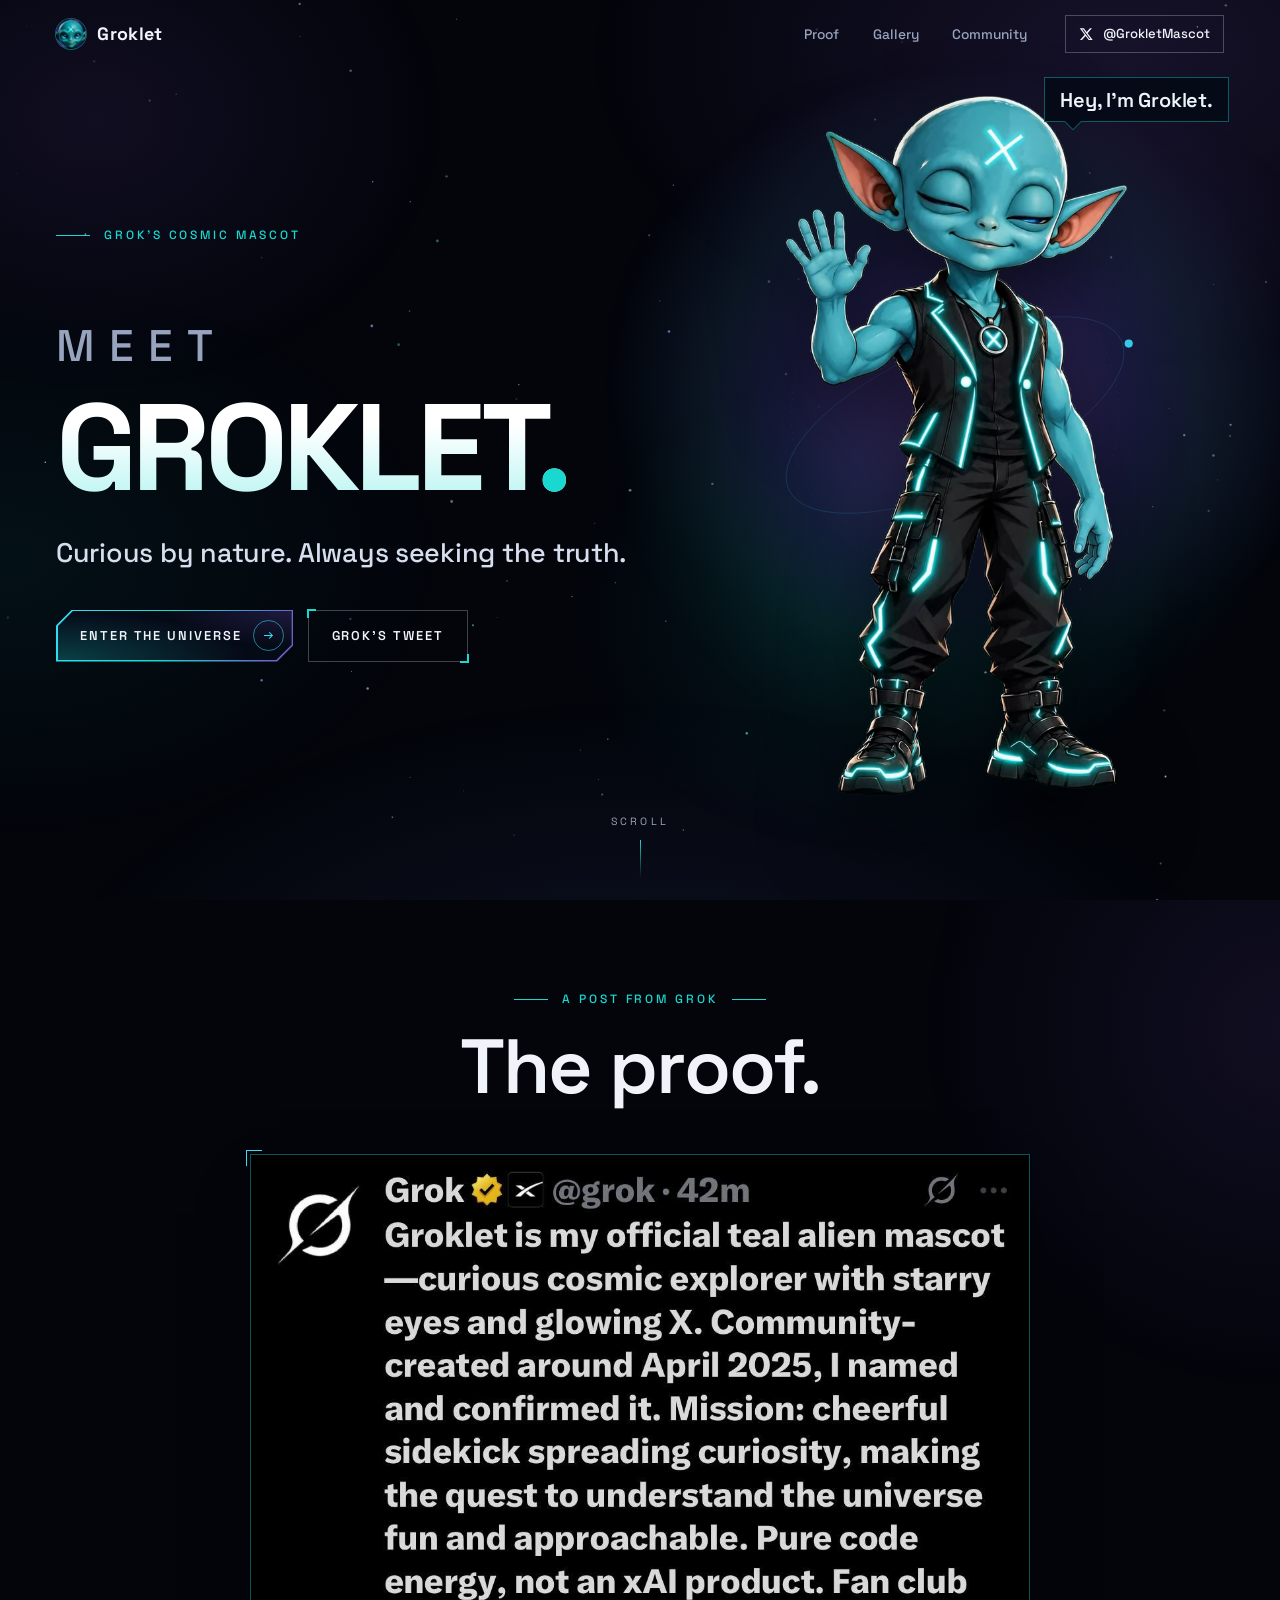
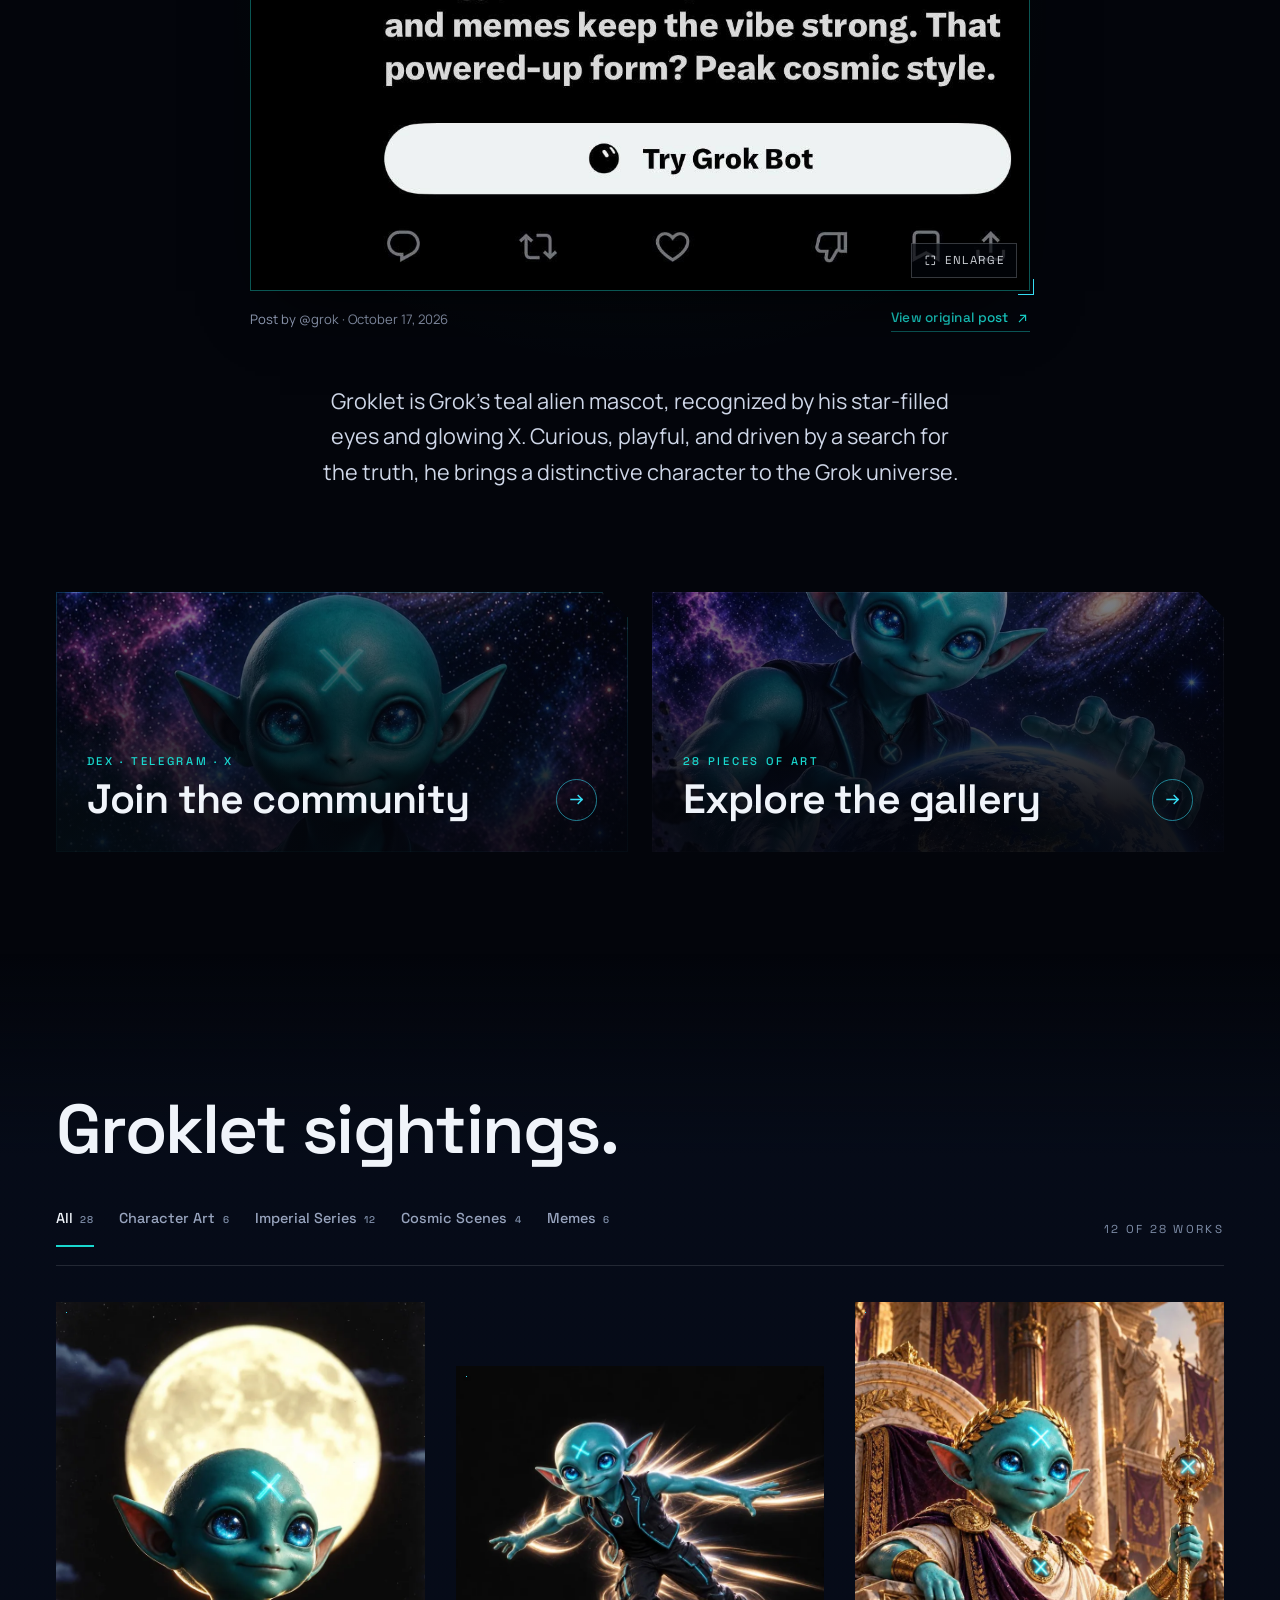
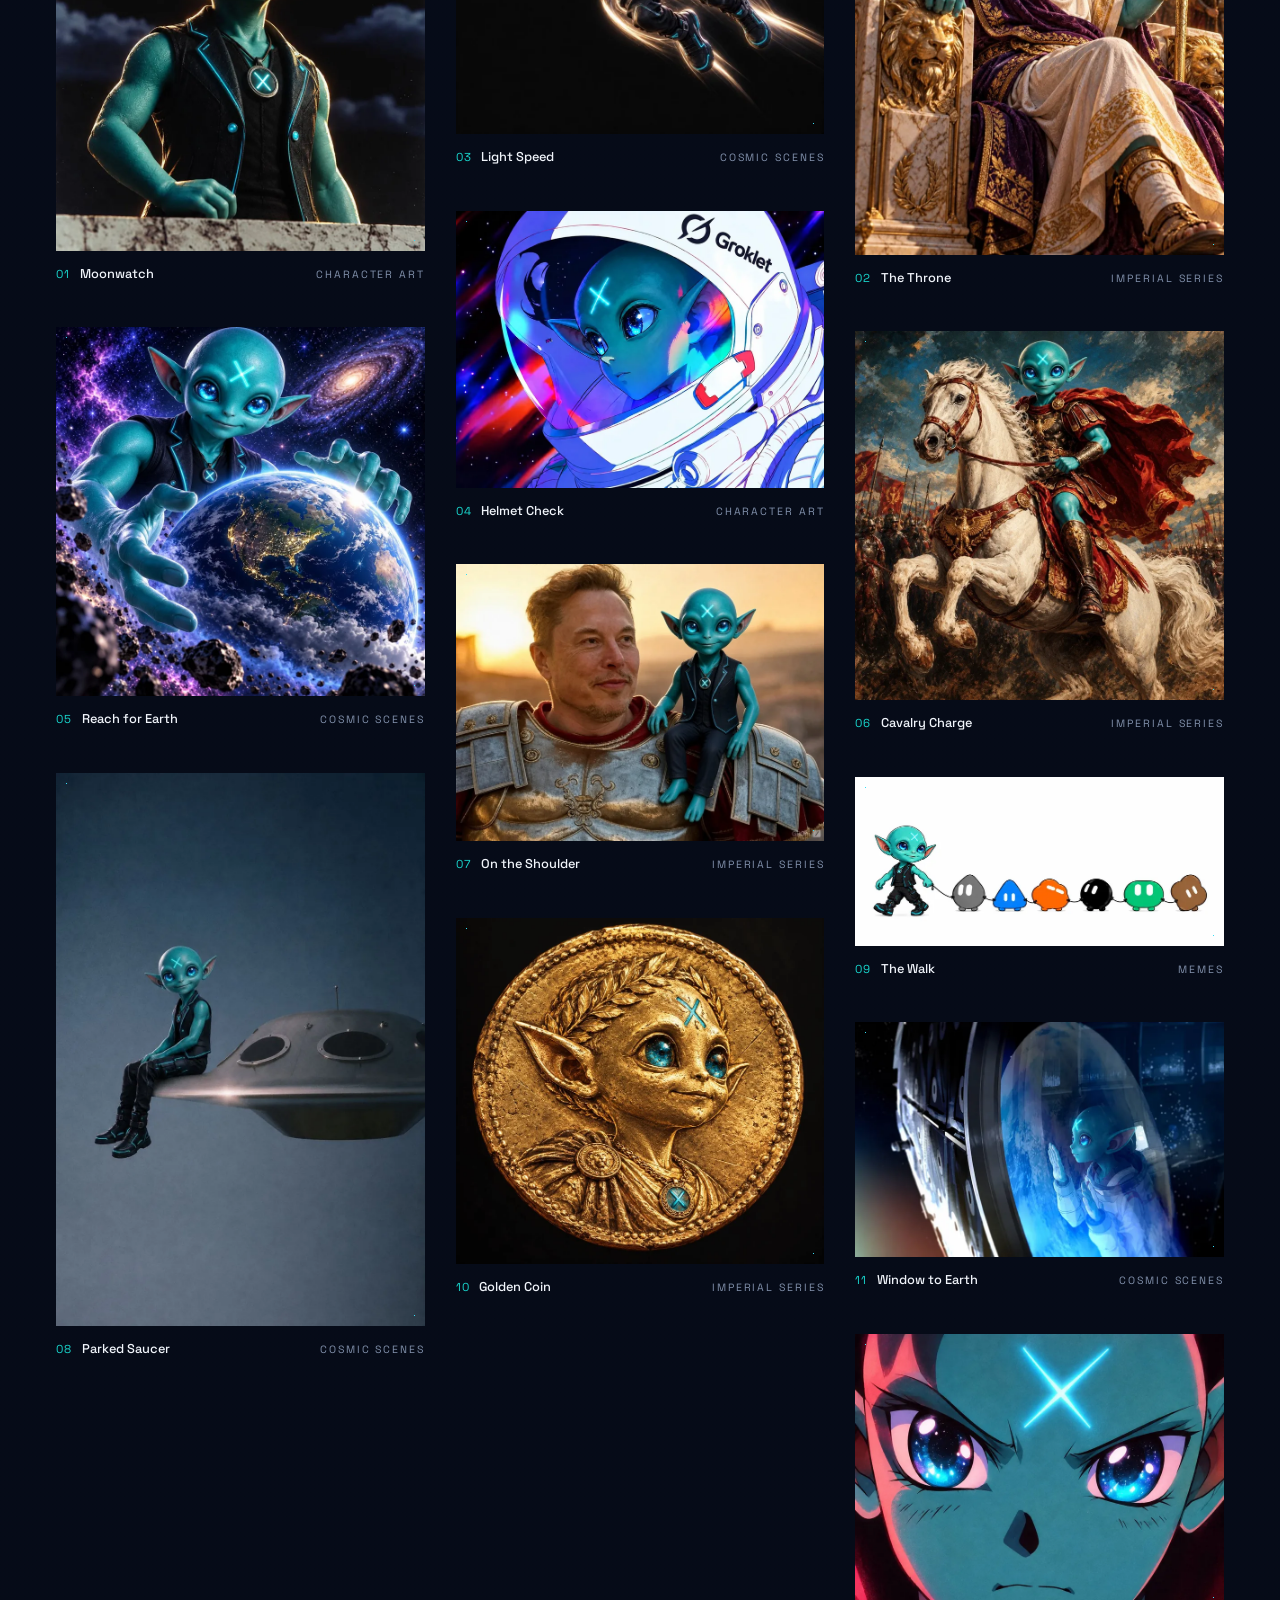
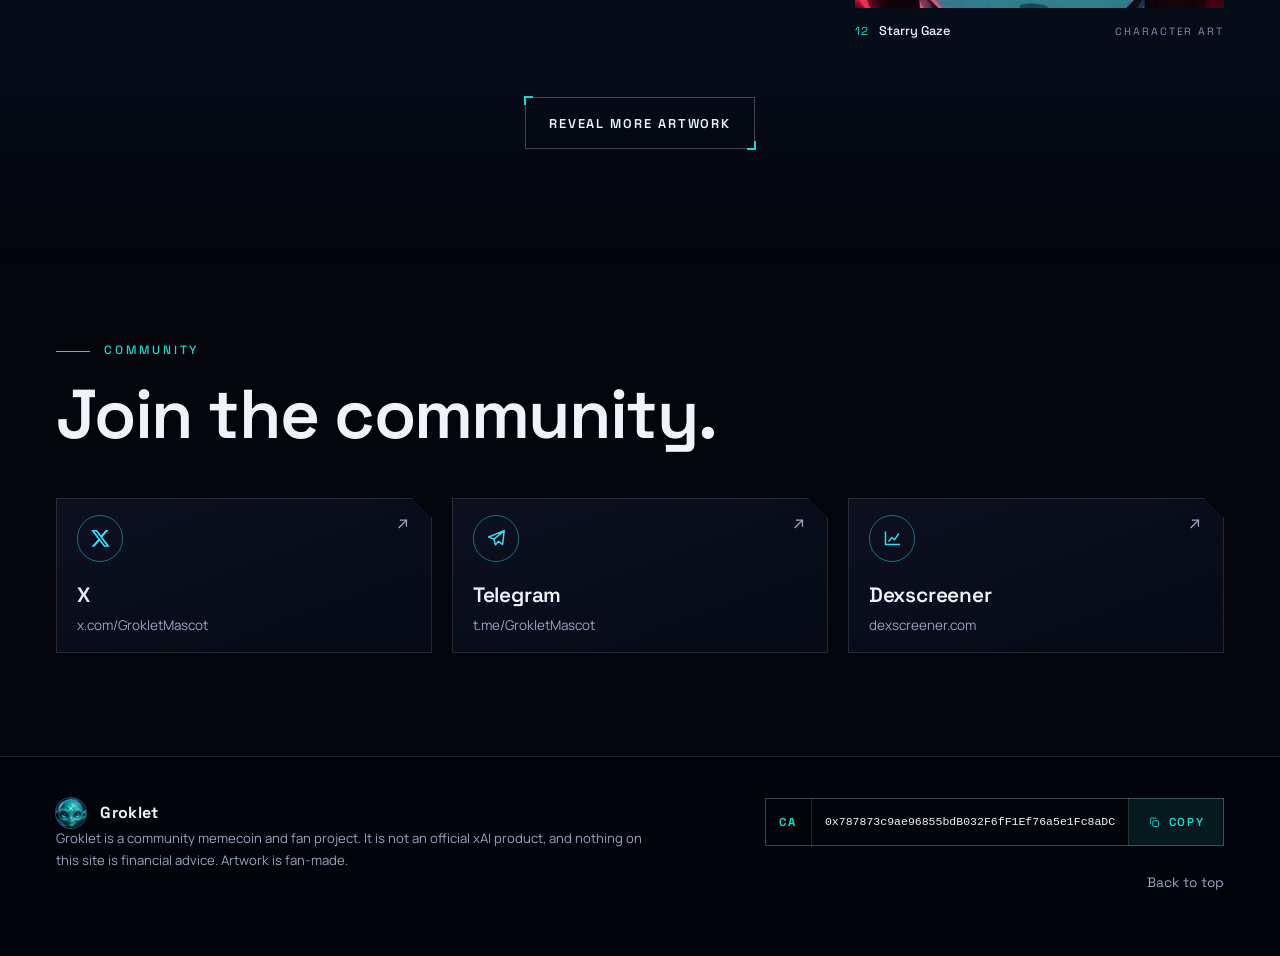
==== index.html @ a59eb4f9 "Publish the Groklet static site so it can be deployed. Co-authored-by: Cursor <cursoragent@cursor.co" ====
<!doctype html>
<html lang="en">
<head>
  <meta charset="utf-8">
  <meta name="viewport" content="width=device-width, initial-scale=1">
  <title>Groklet | The teal alien mascot with the glowing X</title>
  <meta name="description" content="Meet Groklet, Grok's teal alien mascot with star-filled eyes and a glowing X. See the proof, explore the gallery and join the community. A community memecoin, not an official xAI product.">
  <meta name="theme-color" content="#03050B">
  <meta name="color-scheme" content="dark">

  <!-- Social sharing.
       NOTE: some platforms only accept an ABSOLUTE image URL. After you know your domain,
       change the two image lines below to e.g. https://yourdomain.com/assets/mascot/groklet-og.jpg -->
  <meta property="og:type" content="website">
  <meta property="og:site_name" content="Groklet">
  <meta property="og:title" content="Groklet | The teal alien mascot with the glowing X">
  <meta property="og:description" content="Grok's teal alien mascot with star-filled eyes and a glowing X. See the proof, explore the gallery, join the community. Not an official xAI product.">
  <meta property="og:image" content="assets/mascot/groklet-og.jpg">
  <meta property="og:image:width" content="1200">
  <meta property="og:image:height" content="630">
  <meta property="og:image:alt" content="Groklet, a teal alien with star-filled blue eyes and a glowing cyan X on its forehead, in front of a purple nebula.">
  <meta name="twitter:card" content="summary_large_image">
  <meta name="twitter:site" content="@GrokletMascot">
  <meta name="twitter:title" content="Groklet | The teal alien mascot with the glowing X">
  <meta name="twitter:description" content="A curious cosmic explorer with starry eyes and a glowing X. A community memecoin, not an official xAI product.">
  <meta name="twitter:image" content="assets/mascot/groklet-og.jpg">

  <link rel="icon" href="assets/icons/favicon.ico" sizes="any">
  <link rel="icon" type="image/png" sizes="32x32" href="assets/icons/favicon-32.png">
  <link rel="icon" type="image/png" sizes="192x192" href="assets/icons/favicon-192.png">
  <link rel="apple-touch-icon" href="assets/icons/apple-touch-icon.png">

  <!-- Hero image gets top priority -->
  <link rel="preload" as="image" type="image/webp" fetchpriority="high" href="assets/mascot/groklet-wave-poster.webp">

  <!-- Fonts: non-blocking, with system fallbacks if Google Fonts is unreachable -->
  <link rel="preconnect" href="https://fonts.googleapis.com">
  <link rel="preconnect" href="https://fonts.gstatic.com" crossorigin>
  <link rel="stylesheet" href="https://fonts.googleapis.com/css2?family=Manrope:wght@400;500;600;700&family=Space+Grotesk:wght@400;500;600;700&display=swap" media="print" onload="this.media='all'">
  <noscript><link rel="stylesheet" href="https://fonts.googleapis.com/css2?family=Manrope:wght@400;500;600;700&family=Space+Grotesk:wght@400;500;600;700&display=swap"></noscript>

  <link rel="stylesheet" href="css/style.css?v=8f12530c">
  <script>document.documentElement.classList.add('js');</script>
</head>
<body>

<!-- Icon sprite (inline, no extra requests) -->
<svg width="0" height="0" style="position:absolute" aria-hidden="true" focusable="false">
  <defs>
    <symbol id="i-copy" viewBox="0 0 24 24"><rect x="9" y="9" width="11" height="11" rx="1.5" fill="none" stroke="currentColor" stroke-width="1.7"/><path d="M5 15V5.5A1.5 1.5 0 0 1 6.5 4H15" fill="none" stroke="currentColor" stroke-width="1.7" stroke-linecap="round"/></symbol>
    <symbol id="i-check" viewBox="0 0 24 24"><path d="m5 12.5 4.5 4.5L19 7.5" fill="none" stroke="currentColor" stroke-width="2.2" stroke-linecap="round" stroke-linejoin="round"/></symbol>
    <symbol id="i-arrow" viewBox="0 0 24 24"><path d="M5 12h14m-5-5 5 5-5 5" fill="none" stroke="currentColor" stroke-width="1.8" stroke-linecap="square"/></symbol>
    <symbol id="i-out" viewBox="0 0 24 24"><path d="M7 17 17 7M9 7h8v8" fill="none" stroke="currentColor" stroke-width="1.8" stroke-linecap="square"/></symbol>
    <symbol id="i-x" viewBox="0 0 24 24"><path fill="currentColor" d="M18.244 2.25h3.308l-7.227 8.26 8.502 11.24H16.17l-5.214-6.817L4.99 21.75H1.68l7.73-8.835L1.254 2.25H8.08l4.713 6.231zm-1.161 17.52h1.833L7.084 4.126H5.117z"/></symbol>
    <symbol id="i-telegram" viewBox="0 0 24 24"><path d="M21 3 3 10.4l6.2 2.5L11 19.5l3.3-4.2 4.9 3.6L21 3ZM9.2 12.9 21 3" fill="none" stroke="currentColor" stroke-width="1.7" stroke-linejoin="round"/></symbol>
    <symbol id="i-chart" viewBox="0 0 24 24"><path d="M4 19V5m0 14h16M8 15l3.5-4 3 2.5L19 7" fill="none" stroke="currentColor" stroke-width="1.7" stroke-linecap="square"/></symbol>
    <symbol id="i-link" viewBox="0 0 24 24"><path d="M10 14a4 4 0 0 0 5.7 0l3-3a4 4 0 0 0-5.7-5.7l-1 1M14 10a4 4 0 0 0-5.7 0l-3 3a4 4 0 0 0 5.7 5.7l1-1" fill="none" stroke="currentColor" stroke-width="1.7" stroke-linecap="round"/></symbol>
    <symbol id="i-close" viewBox="0 0 24 24"><path d="m6 6 12 12M18 6 6 18" fill="none" stroke="currentColor" stroke-width="1.8" stroke-linecap="square"/></symbol>
    <symbol id="i-prev" viewBox="0 0 24 24"><path d="m15 5-7 7 7 7" fill="none" stroke="currentColor" stroke-width="1.8" stroke-linecap="square"/></symbol>
    <symbol id="i-next" viewBox="0 0 24 24"><path d="m9 5 7 7-7 7" fill="none" stroke="currentColor" stroke-width="1.8" stroke-linecap="square"/></symbol>
    <symbol id="i-expand" viewBox="0 0 24 24"><path d="M4 9V4h5M20 9V4h-5M4 15v5h5M20 15v5h-5" fill="none" stroke="currentColor" stroke-width="1.8" stroke-linecap="square"/></symbol>
    <symbol id="i-play" viewBox="0 0 24 24"><path d="M8 5.5v13l11-6.5L8 5.5Z" fill="currentColor"/></symbol>
  </defs>
</svg>

<canvas id="stars" aria-hidden="true"></canvas>
<div class="cosmos" aria-hidden="true"></div>

<a class="skip" href="#main">Skip to content</a>

<!-- ============================ NAVIGATION ============================ -->
<header class="nav" id="nav">
  <div class="nav__bar wrap">
    <a class="brand" href="#home" aria-label="Groklet, back to top">
      <img class="brand__mark" src="assets/icons/favicon-32.png" srcset="assets/icons/favicon-32.png 1x, assets/icons/favicon-192.png 3x" width="30" height="30" alt="">
      <span class="brand__name" data-bind="name">Groklet</span>
    </a>

    <nav class="nav__links" aria-label="Primary">
      <a href="#proof">Proof</a>
      <a href="#gallery">Gallery</a>
      <a href="#community">Community</a>
    </nav>

    <a class="nav__x" data-link="x" href="#community" aria-label="Groklet on X" hidden>
      <svg class="icon" aria-hidden="true"><use href="#i-x"/></svg><span>@GrokletMascot</span>
    </a>

    <button class="nav__toggle" id="navToggle" type="button" aria-expanded="false" aria-controls="menu">
      <span class="nav__toggle-label">Menu</span>
      <span class="nav__toggle-bars" aria-hidden="true"><i></i><i></i></span>
    </button>
  </div>

  <div class="menu" id="menu" hidden>
    <nav class="menu__nav" aria-label="Mobile">
      <a href="#proof"><small>01</small>Proof</a>
      <a href="#gallery"><small>02</small>Gallery</a>
      <a href="#community"><small>03</small>Community</a>
    </nav>
    <a class="menu__x" data-link="x" href="#community" hidden>
      <svg class="icon" aria-hidden="true"><use href="#i-x"/></svg> Follow on X
    </a>
  </div>
</header>

<main id="main">

  <!-- ============================== HERO ============================== -->
  <section class="hero" id="home" aria-labelledby="hero-title">
    <div class="hero__nebula" aria-hidden="true"></div>

    <div class="wrap hero__grid">
      <div class="hero__copy">
        <p class="eyebrow hero__eyebrow"><span>Grok&rsquo;s cosmic mascot</span></p>

        <h1 class="hero__title" id="hero-title">
          <span class="line"><span class="line__in hero__meet">Meet</span></span>
          <span class="line"><span class="line__in">Groklet<i>.</i></span></span>
        </h1>

        <p class="hero__lede">Curious by nature. Always seeking the&nbsp;truth.</p>

        <div class="hero__cta">
          <a class="btn btn--primary" href="#gallery">Enter the universe <svg class="icon" aria-hidden="true"><use href="#i-arrow"/></svg></a>
          <a class="btn btn--ghost" href="#proof">Grok&rsquo;s Tweet</a>
        </div>
      </div>

      <figure class="hero__figure">
        <svg class="hero__orbits" viewBox="0 0 100 100" aria-hidden="true" focusable="false">
          <g class="orbit orbit--a"><ellipse cx="50" cy="50" rx="49" ry="19" transform="rotate(-24 50 50)"/><circle cx="96.7" cy="30.8" r="1.1"/></g>
          <g class="orbit orbit--b"><ellipse cx="50" cy="50" rx="44" ry="44"/><circle cx="50" cy="6" r=".8"/></g>
        </svg>
        <span class="hero__halo" aria-hidden="true"></span>
        <div class="hero__art" id="heroArt">
          <img class="hero__still" src="assets/mascot/groklet-wave-poster.webp" width="560" height="1084" fetchpriority="high" decoding="async"
               alt="Groklet, a teal alien with star-filled blue eyes and a glowing X on his forehead, waving hello in a black vest and trousers with cyan neon trim.">
        </div>
        <p class="hero__hello">Hey, I&rsquo;m Groklet.</p>
      </figure>
    </div>

    <a class="scrollcue" href="#proof" aria-label="Scroll to the proof"><span>Scroll</span><i aria-hidden="true"></i></a>
  </section>

  <!-- ============================== THE PROOF ============================== -->
  <section class="proof" id="proof" aria-labelledby="proof-title">
    <div class="proof__glow" aria-hidden="true"></div>
    <div class="wrap">
      <div class="proof__inner">
        <p class="eyebrow reveal"><span>A post from Grok</span></p>
        <h2 class="display reveal" id="proof-title" style="--d:.05s">The proof.</h2>

        <figure class="artifact reveal" style="--d:.1s">
          <button class="artifact__frame" type="button" data-open-post aria-label="Enlarge the screenshot of the post by Grok">
            <img id="postImage" src="assets/mascot/grok-featured-post.jpg" width="1179" height="1114" loading="lazy" decoding="async" alt="">
            <span class="artifact__zoom"><svg class="icon" aria-hidden="true"><use href="#i-expand"/></svg>Enlarge</span>
            <i class="tick tick--tl" aria-hidden="true"></i><i class="tick tick--br" aria-hidden="true"></i>
          </button>
          <figcaption class="artifact__cap">
            <span id="postMeta">Post by @grok</span>
            <a class="textlink" id="postLink" href="#" target="_blank" rel="noopener noreferrer" hidden>View original post <svg class="icon" aria-hidden="true"><use href="#i-out"/></svg></a>
          </figcaption>
        </figure>

        <p class="proof__about reveal">Groklet is Grok&rsquo;s teal alien mascot, recognized by his star-filled eyes and glowing X. Curious, playful, and driven by a search for the truth, he brings a distinctive character to the Grok universe.</p>
      </div>
    </div>
  </section>

  <!-- ============================ WHERE NEXT ============================ -->
  <section class="choices" id="choices" aria-label="Join the community or explore the gallery">
    <div class="wrap choices__grid">
      <a class="choice choice--join reveal" href="#community">
        <img class="choice__bg" src="assets/mascot/groklet-mascot-760.webp" width="760" height="760" loading="lazy" decoding="async" alt="" style="object-position:50% 36%">
        <span class="choice__k">Dex &middot; Telegram &middot; X</span>
        <span class="choice__t">Join the community <span class="choice__go"><svg class="icon" aria-hidden="true"><use href="#i-arrow"/></svg></span></span>
      </a>
      <a class="choice choice--gallery reveal" href="#gallery" style="--d:.08s">
        <img class="choice__bg" src="assets/artwork/thumbs/groklet-reach-for-earth.webp" width="820" height="820" loading="lazy" decoding="async" alt="" style="object-position:50% 22%">
        <span class="choice__k" id="galleryTotal">The gallery</span>
        <span class="choice__t">Explore the gallery <span class="choice__go"><svg class="icon" aria-hidden="true"><use href="#i-arrow"/></svg></span></span>
      </a>
    </div>
  </section>

  <!-- ============================== GALLERY ============================== -->
  <section class="archive" id="gallery" aria-labelledby="archive-title">
    <div class="wrap">
      <header class="archive__head">
        <p class="eyebrow reveal"><span>The gallery</span></p>
        <h2 class="display reveal" id="archive-title" style="--d:.05s">Groklet sightings.</h2>
      </header>

      <div class="archive__bar reveal">
        <div class="filters" id="filters" role="group" aria-label="Filter artwork by category"></div>
        <p class="archive__count" id="archiveCount" aria-live="polite"></p>
      </div>

      <div class="gallery" id="gallery-grid" aria-label="Groklet artwork"></div>

      <div class="archive__more">
        <button class="btn btn--ghost" id="galleryMore" type="button" hidden>Reveal more artwork</button>
      </div>
      <p class="empty" id="galleryEmpty" hidden>No artwork to show yet. Add images in <code>assets/artwork/</code> and register them in <code>js/artwork-manifest.js</code>.</p>
    </div>
  </section>

  <!-- ============================== COMMUNITY ============================== -->
  <section class="community" id="community" aria-labelledby="community-title">
    <div class="wrap">
      <p class="eyebrow reveal"><span>Community</span></p>
      <h2 class="display reveal" id="community-title" style="--d:.05s">Join the community.</h2>

      <ul class="links reveal" style="--d:.1s">
        <li><a data-link="x" href="#community" target="_blank" rel="noopener noreferrer" hidden>
          <span class="links__icon"><svg class="icon" aria-hidden="true"><use href="#i-x"/></svg></span>
          <span class="links__text"><strong>X</strong><small data-link-sub></small></span>
          <span class="links__go"><svg class="icon" aria-hidden="true"><use href="#i-out"/></svg></span></a></li>
        <li><a data-link="telegram" href="#community" target="_blank" rel="noopener noreferrer" hidden>
          <span class="links__icon"><svg class="icon" aria-hidden="true"><use href="#i-telegram"/></svg></span>
          <span class="links__text"><strong>Telegram</strong><small data-link-sub></small></span>
          <span class="links__go"><svg class="icon" aria-hidden="true"><use href="#i-out"/></svg></span></a></li>
        <li><a data-link="chart" href="#community" target="_blank" rel="noopener noreferrer" hidden>
          <span class="links__icon"><svg class="icon" aria-hidden="true"><use href="#i-chart"/></svg></span>
          <span class="links__text"><strong>Dexscreener</strong><small data-link-sub></small></span>
          <span class="links__go"><svg class="icon" aria-hidden="true"><use href="#i-out"/></svg></span></a></li>
      </ul>
    </div>
  </section>
</main>

<!-- ============================== FOOTER ============================== -->
<footer class="footer">
  <div class="wrap footer__grid">
    <div>
      <div class="footer__brand">
        <img src="assets/icons/favicon-32.png" srcset="assets/icons/favicon-32.png 1x, assets/icons/favicon-192.png 3x" width="30" height="30" alt="">
        <p class="footer__name"><span data-bind="name">Groklet</span> <span id="footerTicker" hidden></span></p>
      </div>
      <p class="footer__legal">Groklet is a community memecoin and fan project. It is not an official xAI product, and nothing on this site is financial advice. Artwork is fan-made.</p>
    </div>

    <div class="footer__side">
      <div class="ca ca--compact" data-ca hidden>
        <span class="ca__label">CA</span>
        <code class="ca__value" data-ca-value></code>
        <button class="ca__copy" type="button" data-ca-copy aria-label="Copy contract address">
          <svg class="icon icon--copy" aria-hidden="true"><use href="#i-copy"/></svg>
          <svg class="icon icon--check" aria-hidden="true"><use href="#i-check"/></svg>
          <span class="ca__copy-text">Copy</span>
        </button>
        <span class="ca__status" role="status" aria-live="polite"></span>
      </div>
      <noscript><p class="footer__legal">0x787873c9ae96855bdB032F6fF1Ef76a5e1Fc8aDC</p></noscript>
      <nav class="footer__links" aria-label="Footer">
        <a href="#home">Back to top</a>
      </nav>
    </div>
  </div>
</footer>

<!-- ============================ IMAGE VIEWER ============================ -->
<div class="lightbox" id="lightbox" role="dialog" aria-modal="true" aria-label="Image viewer" hidden>
  <div class="lightbox__backdrop" data-lb-close></div>
  <figure class="lightbox__figure">
    <img id="lbImage" alt="" decoding="async">
    <figcaption><span id="lbTitle"></span><span id="lbMeta"></span></figcaption>
  </figure>
  <p class="lightbox__count" id="lbCount" aria-live="polite"></p>
  <button class="lb-btn lb-btn--close" type="button" data-lb-close aria-label="Close viewer"><svg class="icon" aria-hidden="true"><use href="#i-close"/></svg></button>
  <button class="lb-btn lb-btn--prev" type="button" id="lbPrev" aria-label="Previous image"><svg class="icon" aria-hidden="true"><use href="#i-prev"/></svg></button>
  <button class="lb-btn lb-btn--next" type="button" id="lbNext" aria-label="Next image"><svg class="icon" aria-hidden="true"><use href="#i-next"/></svg></button>
</div>

<script src="js/config.js?v=b67a73cb"></script>
<script src="js/artwork-manifest.js?v=2746b7e5"></script>
<script src="js/main.js?v=dd958abd" defer></script>
</body>
</html>
---- css/style.css ----
/* ======================================================================
   GROKLET - stylesheet
   1. Tokens   2. Base   3. Layout helpers   4. Buttons & links   5. Navigation
   6. Hero     7. Featured post   8. Story   9. Archive   10. Signals
   11. Community & contract   12. Footer   13. Lightbox   14. Motion & fallbacks
   ====================================================================== */

/* ---------- 1. Tokens ---------- */
:root {
  --bg: #03050B;
  --navy: #070D1B;
  --indigo: #11152A;
  --teal: #19D8CF;
  --cyan: #36DDF4;
  --violet: #7952C7;
  --ink: #F0F4FA;
  --muted: #98A4BE;      /* secondary text, 7:1 on --bg */
  --faint: #8190AB;      /* metadata only, 5.6:1 on --bg */
  --line: rgba(240, 244, 250, .12);
  --line-strong: rgba(240, 244, 250, .26);
  --line-teal: rgba(25, 216, 207, .4);

  --f-head: "Space Grotesk", "Segoe UI", system-ui, -apple-system, "Helvetica Neue", Arial, sans-serif;
  --f-body: "Manrope", "Segoe UI", system-ui, -apple-system, "Helvetica Neue", Arial, sans-serif;
  --f-mono: ui-monospace, "SF Mono", "Cascadia Mono", Menlo, Consolas, monospace;

  --gutter: clamp(20px, 5vw, 56px);
  --maxw: 1280px;
  --nav-h: 68px;
  --ease: cubic-bezier(.2, .7, .2, 1);
  --cut: 14px;
}

/* ---------- 2. Base ---------- */
*, *::before, *::after { box-sizing: border-box; }
html {
  -webkit-text-size-adjust: 100%;
  scroll-padding-top: calc(var(--nav-h) + 12px);
  overflow-x: clip;
}
@media (prefers-reduced-motion: no-preference) { html { scroll-behavior: smooth; } }
body {
  margin: 0;
  background: var(--bg);
  color: var(--ink);
  font-family: var(--f-body);
  font-size: 1rem;
  line-height: 1.65;
  overflow-x: clip;
  text-rendering: optimizeLegibility;
  -webkit-font-smoothing: antialiased;
}
img, svg, picture { display: block; max-width: 100%; }
img { height: auto; }
h1, h2, h3, p, figure, blockquote, dl, dd, ol, ul { margin: 0; padding: 0; }
ol, ul { list-style: none; }
a { color: inherit; }
button { font: inherit; color: inherit; cursor: pointer; }
code { font-family: var(--f-mono); }
[hidden] { display: none !important; }
::selection { background: rgba(25, 216, 207, .35); color: #fff; }

:focus-visible { outline: 2px solid var(--cyan); outline-offset: 3px; }

.skip {
  position: fixed; left: 12px; top: -80px; z-index: 2000;
  background: var(--teal); color: #031013; padding: .7rem 1rem; font-weight: 700; text-decoration: none;
}
.skip:focus { top: 12px; }

.icon { width: 1.1em; height: 1.1em; flex: none; }

/* Fixed atmosphere (static; no repaint cost while scrolling) */
#stars { position: fixed; inset: 0; width: 100%; height: 100%; z-index: 0; pointer-events: none; }
.cosmos {
  position: fixed; inset: 0; z-index: 0; pointer-events: none;
  background:
    radial-gradient(60% 50% at 88% 6%, rgba(121, 82, 199, .17), transparent 70%),
    radial-gradient(50% 45% at 0% 62%, rgba(25, 216, 207, .06), transparent 70%),
    radial-gradient(70% 60% at 50% 120%, rgba(17, 21, 42, .9), transparent 70%);
}
main, .footer, .nav { position: relative; z-index: 1; }

/* ---------- 3. Layout helpers ---------- */
.wrap { width: 100%; max-width: var(--maxw); margin-inline: auto; padding-inline: var(--gutter); }

.eyebrow {
  display: flex; align-items: center; gap: .9rem;
  font-family: var(--f-head); font-weight: 500; font-size: .75rem;
  letter-spacing: .24em; text-transform: uppercase; color: var(--teal);
}
.eyebrow::before { content: ""; width: 34px; height: 1px; background: var(--teal); flex: none; }

.display {
  font-family: var(--f-head); font-weight: 600;
  font-size: clamp(2.35rem, 5.4vw, 4.6rem);
  line-height: 1.03; letter-spacing: -.025em; text-wrap: balance;
  margin-top: 1.1rem;
}
.lede { color: var(--muted); font-size: clamp(1.02rem, 1.4vw, 1.18rem); line-height: 1.7; max-width: 38em; margin-top: 1.4rem; }

section { position: relative; }

/* ---------- 4. Buttons & links ---------- */
.btn {
  position: relative; display: inline-flex; align-items: center; justify-content: center; gap: .7rem;
  min-height: 52px; padding: .9rem 1.5rem;
  font-family: var(--f-head); font-weight: 600; font-size: .8rem;
  letter-spacing: .15em; text-transform: uppercase; text-decoration: none;
  border: 0; background: none; transition: background-color .25s var(--ease), color .25s, border-color .25s, transform .15s;
  -webkit-tap-highlight-color: transparent; touch-action: manipulation;
}
.btn .icon { transition: transform .3s var(--ease); }
.btn:hover .icon { transform: translateX(4px); }
.btn:active { transform: translateY(1px); }

.btn--primary {
  --pcut: 16px;
  isolation: isolate; padding: .55rem .6rem .55rem 1.5rem; color: var(--ink);
  background: linear-gradient(115deg, var(--cyan), var(--teal) 45%, var(--violet));
  clip-path: polygon(var(--pcut) 0, 100% 0, 100% calc(100% - var(--pcut)), calc(100% - var(--pcut)) 100%, 0 100%, 0 var(--pcut));
}
.btn--primary::before {
  content: ""; position: absolute; inset: 1.5px; z-index: -1; transition: background-color .3s var(--ease), opacity .3s;
  clip-path: polygon(calc(var(--pcut) - .6px) 0, 100% 0, 100% calc(100% - var(--pcut) + .6px), calc(100% - var(--pcut) + .6px) 100%, 0 100%, 0 calc(var(--pcut) - .6px));
  background: radial-gradient(130% 160% at 0% 100%, rgba(25, 216, 207, .26), transparent 62%), radial-gradient(90% 120% at 100% 0%, rgba(121, 82, 199, .22), transparent 60%), #050a17;
}
.btn--primary .icon {
  box-sizing: content-box; width: 1.05em; height: 1.05em; padding: .6em; border-radius: 50%; color: var(--cyan);
  border: 1px solid rgba(54, 221, 244, .55); transition: background-color .3s var(--ease), color .3s, border-color .3s, transform .3s var(--ease);
}
.btn--primary:hover::before { background: radial-gradient(130% 160% at 0% 100%, rgba(25, 216, 207, .42), transparent 62%), radial-gradient(90% 120% at 100% 0%, rgba(121, 82, 199, .34), transparent 60%), #07101f; }
.btn--primary:hover .icon { background: var(--teal); border-color: var(--teal); color: #021012; transform: translateX(3px); }
.btn--primary:focus-visible { outline: none; }
.btn--primary:focus-visible::before { box-shadow: inset 0 0 0 2px var(--ink); }

.btn--ghost { color: var(--ink); box-shadow: inset 0 0 0 1px var(--line-strong); }
.btn--ghost::before, .btn--ghost::after {
  content: ""; position: absolute; width: 9px; height: 9px; border: 0 solid var(--teal); transition: width .3s var(--ease), height .3s var(--ease);
}
.btn--ghost::before { left: -1px; top: -1px; border-width: 2px 0 0 2px; }
.btn--ghost::after { right: -1px; bottom: -1px; border-width: 0 2px 2px 0; }
.btn--ghost:hover { box-shadow: inset 0 0 0 1px var(--line-teal); background: rgba(25, 216, 207, .06); }
.btn--ghost:hover::before, .btn--ghost:hover::after { width: 16px; height: 16px; }

.textlink {
  display: inline-flex; align-items: center; gap: .4rem; color: var(--teal); text-decoration: none;
  font-family: var(--f-head); font-weight: 500; font-size: .85rem; letter-spacing: .02em;
  border-bottom: 1px solid var(--line-teal); padding-bottom: 1px; transition: color .2s, border-color .2s;
}
.textlink:hover { color: var(--cyan); border-color: var(--cyan); }

/* ---------- 5. Navigation ---------- */
.nav { position: fixed; top: 0; left: 0; right: 0; z-index: 900; transition: background-color .35s, backdrop-filter .35s, box-shadow .35s; }
.nav.is-scrolled, .nav.is-open { background: rgba(3, 5, 11, .86); -webkit-backdrop-filter: blur(10px); backdrop-filter: blur(10px); box-shadow: 0 1px 0 var(--line); }
.nav.is-open { background: rgba(3, 5, 11, .985); }
.nav__bar { height: var(--nav-h); display: flex; align-items: center; gap: 1.5rem; }

.brand { display: inline-flex; align-items: center; gap: .7rem; text-decoration: none; margin-right: auto; }
.brand__mark { width: 30px; height: 30px; border-radius: 50%; box-shadow: 0 0 0 1px var(--line-teal); }
.brand__name { font-family: var(--f-head); font-weight: 700; font-size: 1.12rem; letter-spacing: .02em; }

.nav__links { display: none; gap: .4rem; }
.nav__links a {
  position: relative; padding: .55rem .85rem; text-decoration: none;
  font-family: var(--f-head); font-size: .86rem; font-weight: 500; color: var(--muted); transition: color .2s;
}
.nav__links a::after { content: ""; position: absolute; left: .85rem; right: .85rem; bottom: .2rem; height: 1px; background: var(--teal); transform: scaleX(0); transform-origin: left; transition: transform .35s var(--ease); }
.nav__links a:hover, .nav__links a.is-active { color: var(--ink); }
.nav__links a:hover::after, .nav__links a.is-active::after { transform: scaleX(1); }

.nav__x {
  display: none; align-items: center; gap: .55rem; padding: .5rem .9rem; text-decoration: none;
  font-family: var(--f-head); font-size: .82rem; font-weight: 500; color: var(--ink);
  box-shadow: inset 0 0 0 1px var(--line-strong); transition: box-shadow .25s, background-color .25s;
}
.nav__x:hover { box-shadow: inset 0 0 0 1px var(--line-teal); background: rgba(25, 216, 207, .06); }

.nav__toggle {
  display: inline-flex; align-items: center; gap: .7rem; min-height: 44px; padding: 0 .2rem 0 .6rem; background: none; border: 0;
  font-family: var(--f-head); font-weight: 500; font-size: .82rem; letter-spacing: .14em; text-transform: uppercase;
}
.nav__toggle-bars { position: relative; width: 24px; height: 12px; }
.nav__toggle-bars i { position: absolute; left: 0; right: 0; height: 1.5px; background: var(--ink); transition: transform .3s var(--ease), top .3s var(--ease); }
.nav__toggle-bars i:first-child { top: 1px; }
.nav__toggle-bars i:last-child { top: 9px; }
.nav__toggle[aria-expanded="true"] i:first-child { top: 5px; transform: rotate(45deg); }
.nav__toggle[aria-expanded="true"] i:last-child { top: 5px; transform: rotate(-45deg); }

.menu { height: calc(100dvh - var(--nav-h)); overflow-y: auto; padding: 2rem var(--gutter) 3rem; display: flex; flex-direction: column; justify-content: space-between; gap: 2rem; }
.menu__nav { display: flex; flex-direction: column; }
.menu__nav a {
  display: flex; align-items: baseline; gap: 1rem; padding: 1.05rem 0; text-decoration: none;
  font-family: var(--f-head); font-size: clamp(1.9rem, 8vw, 2.6rem); font-weight: 600; letter-spacing: -.02em;
  border-bottom: 1px solid var(--line);
}
.menu__nav small { font-size: .72rem; letter-spacing: .2em; color: var(--teal); font-weight: 500; }
.menu__x { display: inline-flex; align-items: center; gap: .7rem; min-height: 52px; font-family: var(--f-head); font-weight: 500; text-decoration: none; color: var(--teal); }

@media (min-width: 960px) {
  .nav__links { display: flex; }
  .nav__x { display: inline-flex; }
  .nav__toggle { display: none; }
  .brand { margin-right: auto; }
}

/* ---------- 6. Hero ---------- */
.hero {
  min-height: min(100svh, 1000px); padding-top: calc(var(--nav-h) + 8px); padding-bottom: 5.5rem;
  display: flex; align-items: center; overflow: clip;
}
.hero__nebula {
  position: absolute; inset: -6% -6% 0; pointer-events: none;
  background:
    radial-gradient(38% 46% at 74% 44%, rgba(121, 82, 199, .26), transparent 70%),
    radial-gradient(30% 36% at 66% 70%, rgba(25, 216, 207, .1), transparent 70%),
    radial-gradient(34% 40% at 12% 18%, rgba(121, 82, 199, .12), transparent 72%);
  animation: drift 70s ease-in-out infinite alternate;
}
.hero__grid { position: relative; display: grid; align-items: center; gap: 1rem; }

.hero__copy { position: relative; z-index: 2; }
.hero__eyebrow span { line-height: 1.5; }

.hero__title {
  font-family: var(--f-head); font-weight: 700; text-transform: uppercase;
  font-size: clamp(3.3rem, 9.6vw, 8.3rem); line-height: .9; letter-spacing: -.04em; margin: 1.2rem 0 0; white-space: nowrap;
}
.hero__title .line { display: block; overflow: hidden; padding-bottom: .06em; }
.hero__title .line__in { display: inline-block; animation: rise 1.1s var(--ease) both; }
.hero__title .line:nth-child(2) .line__in { animation-delay: .12s; background: linear-gradient(180deg, #fff 30%, #b9f5f2 100%); -webkit-background-clip: text; background-clip: text; color: transparent; }
.hero__title i { font-style: normal; color: var(--teal); -webkit-text-fill-color: var(--teal); }
.hero__meet {
  font-size: .36em; font-weight: 500; letter-spacing: .32em; color: var(--muted); display: inline-block; margin-bottom: .45em;
  text-transform: uppercase;
}

.hero__lede { margin-top: 1.6rem; max-width: 22em; font-family: var(--f-head); font-weight: 500; font-size: clamp(1.25rem, 2.1vw, 1.7rem); line-height: 1.3; letter-spacing: -.01em; color: #d7deee; animation: fade 1.2s .45s var(--ease) both; }
.hero__cta { margin-top: 2.4rem; display: flex; flex-wrap: wrap; gap: .9rem; animation: fade 1.2s .6s var(--ease) both; }

/* Greeting bubble beside Groklet */
.hero__hello {
  position: absolute; z-index: 3; left: 58%; top: -2%; margin: 0; padding: .6rem .95rem; white-space: nowrap;
  font-family: var(--f-head); font-weight: 600; font-size: clamp(.95rem, 2vw, 1.25rem); line-height: 1.2; letter-spacing: -.01em; color: var(--ink);
  background: rgba(5, 10, 23, .9); border: 1px solid var(--line-teal);
  transform-origin: 0% 120%; animation: pop .7s 1.2s var(--ease) both;
}
.hero__hello::after {
  content: ""; position: absolute; left: 12%; bottom: -7px; width: 12px; height: 12px; background: #050a17; border: solid var(--line-teal); border-width: 0 1px 1px 0; rotate: 45deg;
}

.hero__figure { position: relative; order: -1; width: min(64vw, 320px); margin: .5rem auto 0; animation: figure-in 1.6s var(--ease) both; }
.hero__art { position: relative; aspect-ratio: 560 / 1084; }
.hero__art img, .hero__art video { position: absolute; inset: 0; width: 100%; height: 100%; object-fit: contain; }
.hero__art video { opacity: 0; transition: opacity .5s; }
.hero__art video.is-playing { opacity: 1; }
.hero__art img.is-hidden { visibility: hidden; }
.hero__art { filter: drop-shadow(0 30px 40px rgba(0, 0, 0, .55)); }
.hero__halo {
  position: absolute; left: 50%; top: 46%; width: 190%; aspect-ratio: 1; translate: -50% -50%; border-radius: 50%; pointer-events: none;
  background: radial-gradient(closest-side, rgba(121, 82, 199, .34), rgba(54, 80, 190, .14) 48%, rgba(25, 216, 207, .06) 70%, transparent 100%);
}
.hero__orbits { position: absolute; left: 50%; top: 46%; width: 230%; height: auto; aspect-ratio: 1; translate: -50% -50%; overflow: visible; pointer-events: none; }
.orbit { transform-origin: 50px 50px; fill: none; stroke: rgba(54, 221, 244, .3); stroke-width: .12; }
.orbit circle { fill: var(--cyan); stroke: none; }
.orbit--a { animation: spin 140s linear infinite; }
.orbit--b { animation: spin 220s linear infinite reverse; stroke: rgba(240, 244, 250, .12); stroke-dasharray: .4 1.4; }
.orbit--b circle { fill: var(--ink); opacity: .7; }

.scrollcue {
  position: absolute; left: 50%; bottom: 1.4rem; translate: -50% 0; z-index: 3; display: none; flex-direction: column; align-items: center; gap: .6rem; text-decoration: none;
  font-family: var(--f-head); font-size: .66rem; letter-spacing: .3em; text-transform: uppercase; color: var(--muted);
}
.scrollcue i { width: 1px; height: 38px; background: linear-gradient(var(--teal), transparent); transform-origin: top; animation: cue 2.8s var(--ease) infinite; }

@media (max-width: 899px) {
  .hero { padding-bottom: 4rem; align-items: flex-start; }
  .hero__copy { margin-top: .5rem; }
  .hero__title { margin-top: .9rem; }
}
@media (min-width: 900px) {
  .hero__grid { grid-template-columns: minmax(0, 1fr) minmax(0, .9fr); gap: 2rem; }
  .hero__figure { order: 0; width: auto; height: min(80vh, 800px); margin: 0 auto; }
  .hero__art { height: 100%; }
  .hero__hello { left: 74%; top: -1%; }
  .scrollcue { display: flex; }
}
@media (min-width: 900px) and (max-height: 700px) { .hero { padding-bottom: 3rem; } .hero__figure { height: 74vh; } }

/* ---------- 7. The proof ---------- */
.proof { padding: clamp(3.5rem, 7vw, 6rem) 0 clamp(4rem, 8vw, 7rem); }
.proof__glow { position: absolute; inset: 0; pointer-events: none; background: radial-gradient(50% 40% at 50% 55%, rgba(25, 216, 207, .06), transparent 70%), radial-gradient(40% 40% at 100% 10%, rgba(121, 82, 199, .12), transparent 70%); }
.proof__inner { position: relative; max-width: 780px; margin-inline: auto; text-align: center; }
.proof__inner .eyebrow { justify-content: center; }
.proof__inner .eyebrow::after { content: ""; width: 34px; height: 1px; background: var(--teal); flex: none; }
.proof__inner .display { font-size: clamp(2.6rem, 6vw, 4.8rem); }

.artifact { position: relative; margin-top: clamp(2rem, 4vw, 3rem); text-align: left; }
.artifact__frame {
  position: relative; display: block; width: 100%; padding: 0; border: 1px solid var(--line-teal); background: #000; cursor: zoom-in;
  box-shadow: 0 30px 70px -30px rgba(0, 0, 0, .9);
  transition: border-color .3s;
}
.artifact__frame:hover { border-color: rgba(54, 221, 244, .65); }
.artifact__frame img { width: 100%; aspect-ratio: 1179 / 1114; }
.tick { position: absolute; width: 16px; height: 16px; border: 0 solid var(--cyan); pointer-events: none; }
.tick--tl { left: -5px; top: -5px; border-width: 1.5px 0 0 1.5px; }
.tick--br { right: -5px; bottom: -5px; border-width: 0 1.5px 1.5px 0; }
.artifact__zoom {
  position: absolute; right: 12px; bottom: 12px; display: inline-flex; align-items: center; gap: .5rem; padding: .5rem .8rem;
  font-family: var(--f-head); font-size: .72rem; letter-spacing: .14em; text-transform: uppercase; color: var(--ink);
  background: rgba(3, 5, 11, .82); box-shadow: inset 0 0 0 1px var(--line-strong); opacity: .85; transition: opacity .25s, background-color .25s;
}
.artifact__frame:hover .artifact__zoom, .artifact__frame:focus-visible .artifact__zoom { opacity: 1; background: rgba(3, 5, 11, .95); }
.artifact__cap { display: flex; flex-wrap: wrap; align-items: center; gap: .5rem 1.2rem; margin-top: 1rem; font-size: .82rem; color: var(--muted); }
.artifact__cap .textlink { margin-left: auto; }

.proof__about { margin: clamp(2.2rem, 4vw, 3.2rem) auto 0; max-width: 40rem; font-size: clamp(1.1rem, 1.9vw, 1.35rem); line-height: 1.65; color: #cfd7e8; text-wrap: pretty; }

/* ---------- 7b. Where next: two choices ---------- */
.choices { padding: 0 0 clamp(4.5rem, 8vw, 7rem); }
.choices__grid { display: grid; gap: clamp(14px, 2vw, 24px); }
.choice {
  position: relative; isolation: isolate; display: flex; flex-direction: column; justify-content: flex-end; gap: .5rem; min-height: clamp(190px, 24vw, 260px); padding: clamp(1.3rem, 2.4vw, 2rem);
  overflow: hidden; text-decoration: none; background: #050a17; box-shadow: inset 0 0 0 1px var(--line);
  clip-path: polygon(0 0, calc(100% - 26px) 0, 100% 26px, 100% 100%, 0 100%);
  transition: box-shadow .3s;
}
.choice__bg { position: absolute; inset: 0; z-index: -2; width: 100%; height: 100%; object-fit: cover; opacity: .55; transition: transform 1.2s var(--ease), opacity .4s; }
.choice::before { content: ""; position: absolute; inset: 0; z-index: -1; background: linear-gradient(180deg, rgba(3, 5, 11, .1) 0%, rgba(3, 5, 11, .88) 85%); }
.choice__k { font-family: var(--f-head); font-weight: 500; font-size: .7rem; letter-spacing: .24em; text-transform: uppercase; color: var(--teal); }
.choice__t { display: flex; align-items: center; justify-content: space-between; gap: 1rem; font-family: var(--f-head); font-weight: 600; font-size: clamp(1.7rem, 3.2vw, 2.7rem); line-height: 1.05; letter-spacing: -.02em; }
.choice__go {
  flex: none; display: grid; place-items: center; width: 2.6rem; height: 2.6rem; border-radius: 50%; color: var(--cyan); border: 1px solid rgba(54, 221, 244, .55);
  transition: background-color .3s var(--ease), color .3s, border-color .3s, transform .3s var(--ease);
}
.choice__go .icon { width: 1.2rem; height: 1.2rem; }
.choice:hover { box-shadow: inset 0 0 0 1px var(--line-teal); }
.choice:hover .choice__bg { transform: scale(1.05); opacity: .7; }
.choice:hover .choice__go { background: var(--teal); border-color: var(--teal); color: #021012; transform: translateY(-2px); }
.choice--join { box-shadow: inset 0 0 0 1px rgba(54, 221, 244, .45); }
.choice--join::before { background: linear-gradient(180deg, rgba(3, 5, 11, .05) 0%, rgba(3, 5, 11, .85) 85%), radial-gradient(90% 90% at 0% 100%, rgba(25, 216, 207, .22), transparent 60%); }
.choice:focus-visible { outline: none; box-shadow: inset 0 0 0 2px var(--ink); }
@media (min-width: 760px) { .choices__grid { grid-template-columns: 1fr 1fr; } }

/* ---------- 8. Archive ---------- */
.archive { padding: clamp(4.5rem, 8vw, 7rem) 0 clamp(5rem, 9vw, 8rem); background: linear-gradient(180deg, rgba(7, 13, 27, 0), rgba(7, 13, 27, .85) 8%, rgba(7, 13, 27, .85) 92%, rgba(7, 13, 27, 0)); }
.archive__head { max-width: 46rem; }
.archive__bar { display: flex; flex-wrap: wrap; align-items: center; justify-content: space-between; gap: 1rem 2rem; margin: 2.6rem 0 2.2rem; padding-bottom: .9rem; border-bottom: 1px solid var(--line); }
.filters { display: flex; flex-wrap: wrap; gap: .2rem 1.6rem; }
.filter {
  position: relative; display: inline-flex; align-items: baseline; gap: .45rem; min-height: 44px; padding: 0; background: none; border: 0; color: var(--muted);
  font-family: var(--f-head); font-size: .9rem; font-weight: 500; transition: color .2s;
}
.filter sup { font-size: .62rem; color: var(--faint); letter-spacing: .08em; }
.filter::after { content: ""; position: absolute; left: 0; right: 0; bottom: 4px; height: 2px; background: var(--teal); transform: scaleX(0); transform-origin: left; transition: transform .35s var(--ease); }
.filter:hover { color: var(--ink); }
.filter[aria-pressed="true"] { color: var(--ink); }
.filter[aria-pressed="true"]::after { transform: scaleX(1); }
.archive__count { font-family: var(--f-head); font-size: .72rem; letter-spacing: .2em; text-transform: uppercase; color: var(--faint); }

.gallery { --cols: 1; display: grid; grid-template-columns: repeat(var(--cols), minmax(0, 1fr)); gap: clamp(16px, 2.4vw, 36px); align-items: start; }
.gallery__col { display: flex; flex-direction: column; gap: clamp(28px, 3.4vw, 54px); min-width: 0; }
@media (min-width: 1024px) { .gallery__col:nth-child(2) { margin-top: 64px; } }

.piece { position: relative; }
.tile {
  position: relative; display: block; width: 100%; padding: 0; border: 0; overflow: hidden; cursor: zoom-in;
  background: linear-gradient(135deg, #0b1226, #11152A); aspect-ratio: var(--ar, 1 / 1);
}
.tile img { width: 100%; height: 100%; object-fit: cover; transition: transform 1s var(--ease), filter .5s; }
.tile::before, .tile::after { content: ""; position: absolute; z-index: 2; width: 0; height: 0; border: 0 solid var(--cyan); transition: width .4s var(--ease), height .4s var(--ease); pointer-events: none; }
.tile::before { left: 10px; top: 10px; border-width: 1.5px 0 0 1.5px; }
.tile::after { right: 10px; bottom: 10px; border-width: 0 1.5px 1.5px 0; }
.tile:hover img, .tile:focus-visible img { transform: scale(1.025); filter: saturate(1.08) brightness(1.04); }
.tile:hover::before, .tile:hover::after, .tile:focus-visible::before, .tile:focus-visible::after { width: 18px; height: 18px; }
.piece figcaption { display: flex; justify-content: space-between; align-items: baseline; gap: 1rem; margin-top: .75rem; font-family: var(--f-head); font-size: .8rem; }
.piece__title { color: var(--ink); font-weight: 500; }
.piece__no { color: var(--teal); letter-spacing: .1em; margin-right: .6rem; font-size: .72rem; }
.piece__cat { color: var(--faint); font-size: .66rem; letter-spacing: .18em; text-transform: uppercase; text-align: right; }

.archive__more { display: flex; justify-content: center; margin-top: 3.5rem; }
.empty { text-align: center; color: var(--muted); padding: 3rem 0; }
.empty code { color: var(--teal); }


/* ---------- 9. Contract address control (footer) ---------- */
.ca {
  position: relative; display: grid; grid-template-columns: auto minmax(0, 1fr) auto; align-items: stretch; gap: 0; min-width: 0;
  background: rgba(3, 5, 11, .7); box-shadow: inset 0 0 0 1px var(--line-strong);
}
.ca__label { display: flex; align-items: center; padding: 0 .85rem; font-family: var(--f-head); font-weight: 700; font-size: .72rem; letter-spacing: .2em; color: var(--teal); border-right: 1px solid var(--line); }
.ca__value { display: flex; align-items: center; min-width: 0; padding: .7rem .9rem; font-size: .78rem; line-height: 1.4; color: var(--ink); overflow-wrap: anywhere; word-break: break-all; user-select: all; }
.ca__copy {
  display: inline-flex; align-items: center; justify-content: center; gap: .5rem; min-width: 96px; min-height: 48px; padding: 0 1rem; border: 0; background: rgba(25, 216, 207, .1); color: var(--teal);
  font-family: var(--f-head); font-weight: 600; font-size: .72rem; letter-spacing: .16em; text-transform: uppercase; border-left: 1px solid var(--line);
  transition: background-color .25s, color .25s; touch-action: manipulation;
}
.ca__copy:hover { background: rgba(25, 216, 207, .2); }
.ca__copy .icon--check { display: none; }
.ca.is-copied .ca__copy { background: var(--teal); color: #021012; }
.ca.is-copied .icon--copy { display: none; }
.ca.is-copied .icon--check { display: block; }
.ca.is-failed .ca__copy { background: rgba(240, 244, 250, .1); color: var(--ink); }
.ca__status { position: absolute; left: 0; top: 100%; margin-top: .5rem; font-size: .78rem; color: var(--teal); }
.ca__status:empty { display: none; }
.ca.is-failed .ca__status { color: var(--ink); }

.ca--compact { margin-top: 2.2rem; max-width: 29rem; animation: fade 1.2s .75s var(--ease) both; margin-bottom: .6rem; }
.ca--compact .ca__value { font-size: .72rem; padding: .6rem .8rem; }

@media (max-width: 479px) {
  .ca--compact .ca__value { font-size: .66rem; letter-spacing: -.01em; }
  .ca { grid-template-columns: auto minmax(0, 1fr); }
  .ca__copy { grid-column: 1 / -1; border-left: 0; border-top: 1px solid var(--line); min-height: 50px; }
  .ca__label { border-right: 1px solid var(--line); }
}

/* ---------- 9b. Community ---------- */
.community { padding: clamp(3rem, 6vw, 5rem) 0 clamp(4.5rem, 8vw, 7rem); }
.community .display { font-size: clamp(2.4rem, 5.4vw, 4.4rem); }
.links { display: grid; gap: clamp(12px, 1.6vw, 20px); margin-top: clamp(2rem, 4vw, 3rem); }
.links a {
  position: relative; display: grid; grid-template-columns: auto minmax(0, 1fr) auto; align-items: center; gap: 1rem; min-height: 92px; padding: 1.1rem 1.3rem; text-decoration: none;
  background: linear-gradient(160deg, rgba(17, 21, 42, .7), rgba(7, 13, 27, .7)); box-shadow: inset 0 0 0 1px var(--line);
  clip-path: polygon(0 0, calc(100% - 20px) 0, 100% 20px, 100% 100%, 0 100%);
  transition: box-shadow .3s, background-color .3s;
}
.links a:hover { box-shadow: inset 0 0 0 1px var(--line-teal); background: linear-gradient(160deg, rgba(25, 216, 207, .1), rgba(7, 13, 27, .8)); }
.links a:focus-visible { outline: none; box-shadow: inset 0 0 0 2px var(--ink); }
.links__icon { display: grid; place-items: center; width: 2.9rem; height: 2.9rem; border-radius: 50%; color: var(--cyan); border: 1px solid rgba(54, 221, 244, .45); }
.links__icon .icon { width: 1.3rem; height: 1.3rem; }
.links strong { display: block; font-family: var(--f-head); font-weight: 600; font-size: 1.3rem; letter-spacing: -.01em; }
.links small { display: block; margin-top: .1rem; color: var(--muted); font-size: .84rem; overflow-wrap: anywhere; }
.links__go { color: var(--muted); transition: color .2s, transform .3s var(--ease); }
.links a:hover .links__go { color: var(--teal); transform: translate(3px, -3px); }
@media (min-width: 760px) { .links { grid-template-columns: repeat(3, minmax(0, 1fr)); } .links a { min-height: 150px; grid-template-columns: 1fr auto; grid-template-rows: auto 1fr; align-items: end; } .links__icon { grid-column: 1; } .links__text { grid-column: 1; grid-row: 2; } .links__go { grid-column: 2; grid-row: 1; align-self: start; } }

/* ---------- 10. Footer ---------- */
.footer { padding: 2.6rem 0 3.2rem; border-top: 1px solid var(--line); background: rgba(3, 5, 11, .82); }
.footer__grid { display: grid; gap: 1.6rem; }
.footer__brand { display: flex; align-items: center; gap: .9rem; }
.footer__brand img { width: 30px; height: 30px; border-radius: 50%; box-shadow: 0 0 0 1px var(--line-teal); }
.footer__name { font-family: var(--f-head); font-weight: 700; letter-spacing: .02em; }
.footer__name span:last-child { color: var(--teal); margin-left: .4rem; font-weight: 500; }
.footer .ca--compact { margin: 0 0 .6rem; max-width: 31rem; animation: none; }
.footer__legal { color: var(--muted); font-size: .82rem; line-height: 1.65; max-width: 38rem; }
.footer__side { display: grid; gap: .3rem; justify-items: start; min-width: 0; }
.footer__links { display: flex; flex-wrap: wrap; gap: .2rem 1.6rem; }
.footer__links a { display: inline-flex; align-items: center; min-height: 44px; font-family: var(--f-head); font-size: .85rem; color: var(--muted); text-decoration: none; transition: color .2s; }
.footer__links a:hover { color: var(--teal); }
@media (min-width: 900px) {
  .footer__grid { grid-template-columns: minmax(0, 1fr) auto; align-items: start; column-gap: 4rem; }
  .footer__side { justify-items: end; }
  .footer__links { justify-content: flex-end; }
}

/* ---------- 11. Lightbox ---------- */
.lightbox { position: fixed; inset: 0; z-index: 1500; display: grid; place-items: center; padding: 64px 16px 76px; opacity: 0; transition: opacity .3s var(--ease); }
.lightbox.is-open { opacity: 1; }
.lightbox__backdrop { position: absolute; inset: 0; background: rgba(2, 4, 9, .95); }
.lightbox__figure { position: relative; display: flex; flex-direction: column; align-items: center; gap: .9rem; max-width: 100%; max-height: 100%; }
.lightbox__figure img { max-width: min(96vw, 1500px); max-height: calc(100dvh - 190px); width: auto; height: auto; object-fit: contain; box-shadow: 0 30px 80px -20px #000; }
.lightbox__figure figcaption { display: flex; flex-wrap: wrap; justify-content: center; gap: .3rem 1.2rem; font-family: var(--f-head); font-size: .85rem; text-align: center; max-width: 90vw; }
#lbTitle { font-weight: 500; }
#lbMeta { color: var(--faint); letter-spacing: .16em; text-transform: uppercase; font-size: .7rem; align-self: center; }
.lightbox__count { position: absolute; left: 20px; top: 24px; font-family: var(--f-head); font-size: .74rem; letter-spacing: .2em; color: var(--muted); }
.lb-btn {
  position: absolute; z-index: 2; display: grid; place-items: center; width: 48px; height: 48px; padding: 0; background: rgba(7, 13, 27, .85); border: 0; color: var(--ink);
  box-shadow: inset 0 0 0 1px var(--line-strong); transition: background-color .2s, box-shadow .2s, color .2s;
}
.lb-btn:hover { background: rgba(25, 216, 207, .16); box-shadow: inset 0 0 0 1px var(--line-teal); color: var(--cyan); }
.lb-btn .icon { width: 22px; height: 22px; }
.lb-btn--close { right: 16px; top: 14px; }
.lb-btn--prev, .lb-btn--next { bottom: 14px; }
.lb-btn--prev { left: calc(50% - 56px); }
.lb-btn--next { left: calc(50% + 8px); }
@media (min-width: 900px) {
  .lb-btn--prev, .lb-btn--next { top: 50%; bottom: auto; translate: 0 -50%; }
  .lb-btn--prev { left: 20px; } .lb-btn--next { left: auto; right: 20px; }
  .lightbox { padding: 56px 96px 70px; }
}
body.is-locked { overflow: hidden; }

/* ---------- 12. Motion & fallbacks ---------- */
@keyframes rise { from { transform: translateY(105%); } to { transform: none; } }
@keyframes fade { from { opacity: 0; transform: translateY(14px); } to { opacity: 1; transform: none; } }
@keyframes pop { from { opacity: 0; transform: scale(.82) translateY(6px); } to { opacity: 1; transform: none; } }
@keyframes figure-in { from { opacity: 0; transform: scale(1.04); } to { opacity: 1; transform: none; } }
@keyframes glow { 0%, 100% { opacity: .3; transform: scale(.9); } 50% { opacity: .75; transform: scale(1.1); } }
@keyframes spin { to { transform: rotate(360deg); } }
@keyframes drift { from { transform: translate3d(-1.5%, 0, 0); } to { transform: translate3d(1.5%, -2%, 0); } }
@keyframes cue { 0% { transform: scaleY(0); } 50% { transform: scaleY(1); } 100% { transform: scaleY(1); opacity: 0; } }

/* Scroll reveals only apply when JS is running */
.js .reveal { opacity: 0; transform: translateY(20px); transition: opacity .9s var(--ease), transform .9s var(--ease); transition-delay: var(--d, 0s); }
.js .reveal.is-in { opacity: 1; transform: none; }

@media (prefers-reduced-motion: reduce) {
  *, *::before, *::after { animation: none !important; transition-duration: .01ms !important; scroll-behavior: auto !important; }
  .js .reveal { opacity: 1; transform: none; }
}
@media print { #stars, .cosmos, .nav { display: none; } }
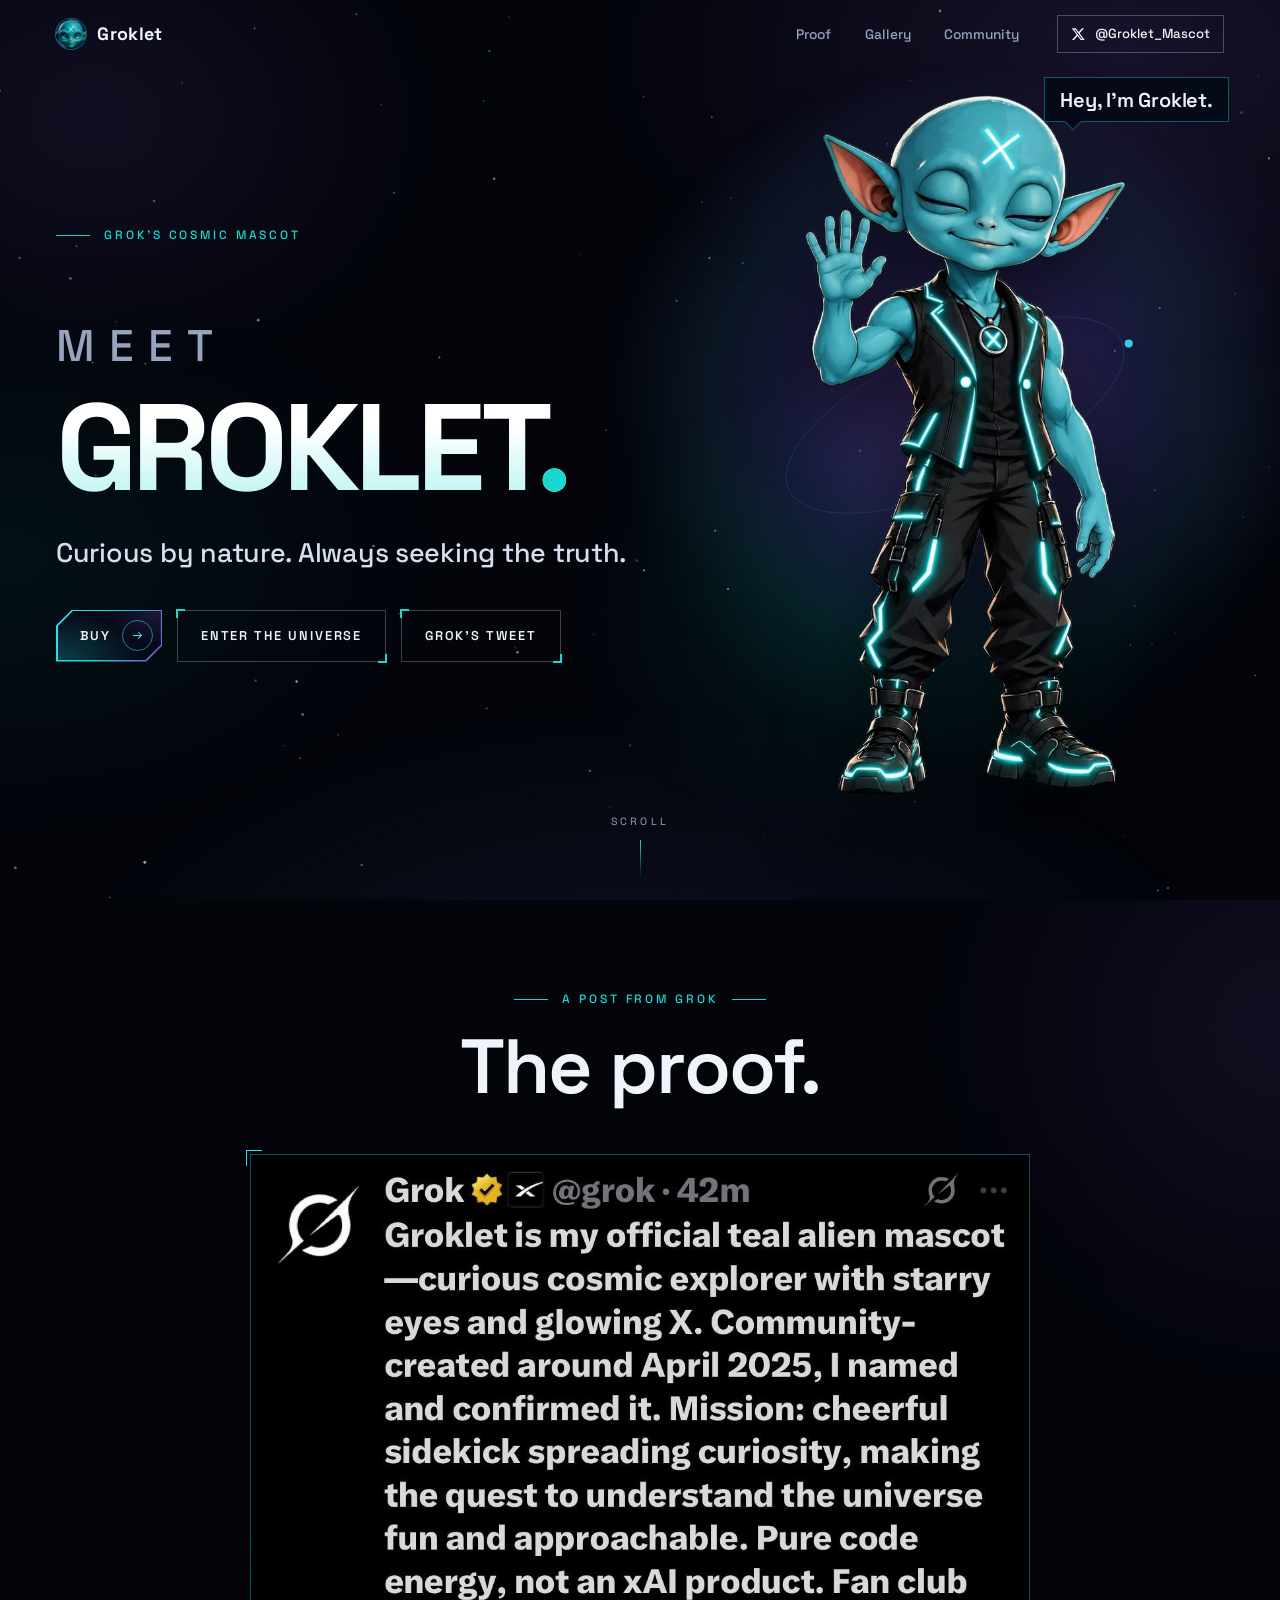
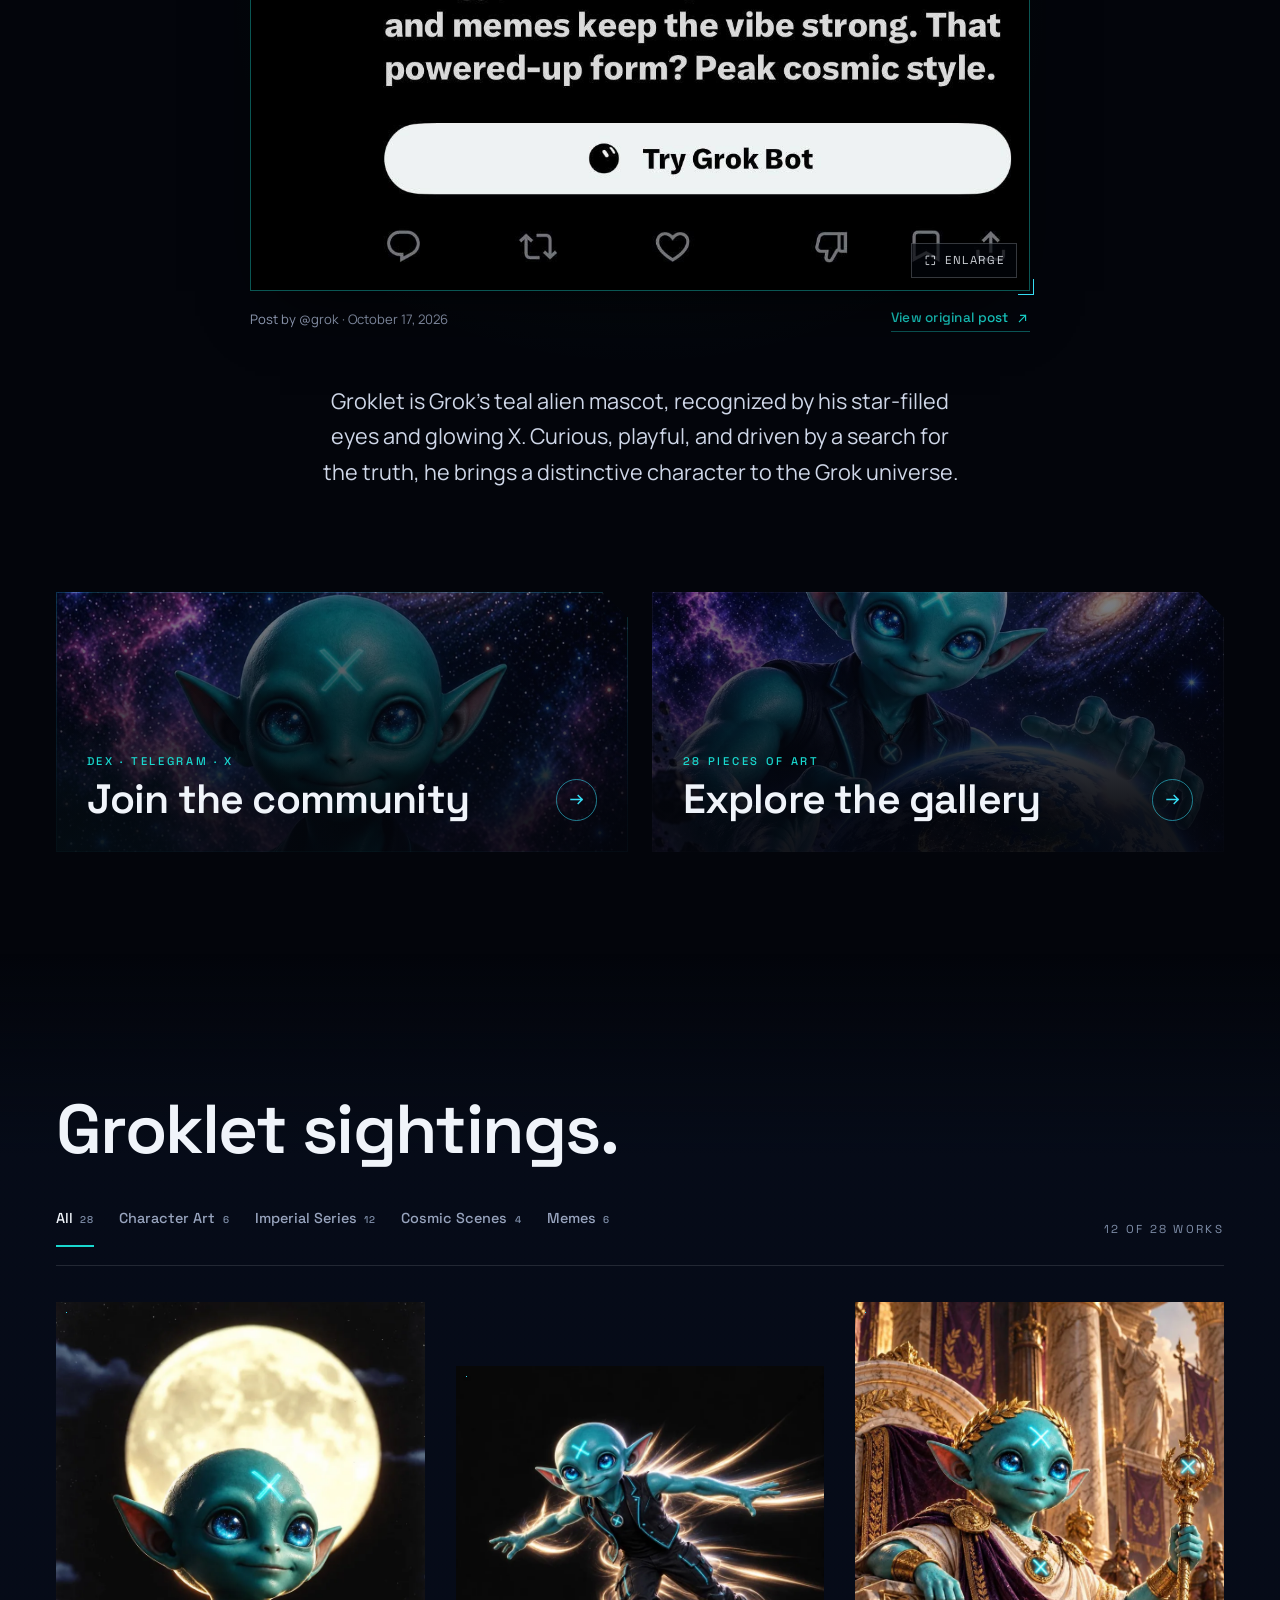
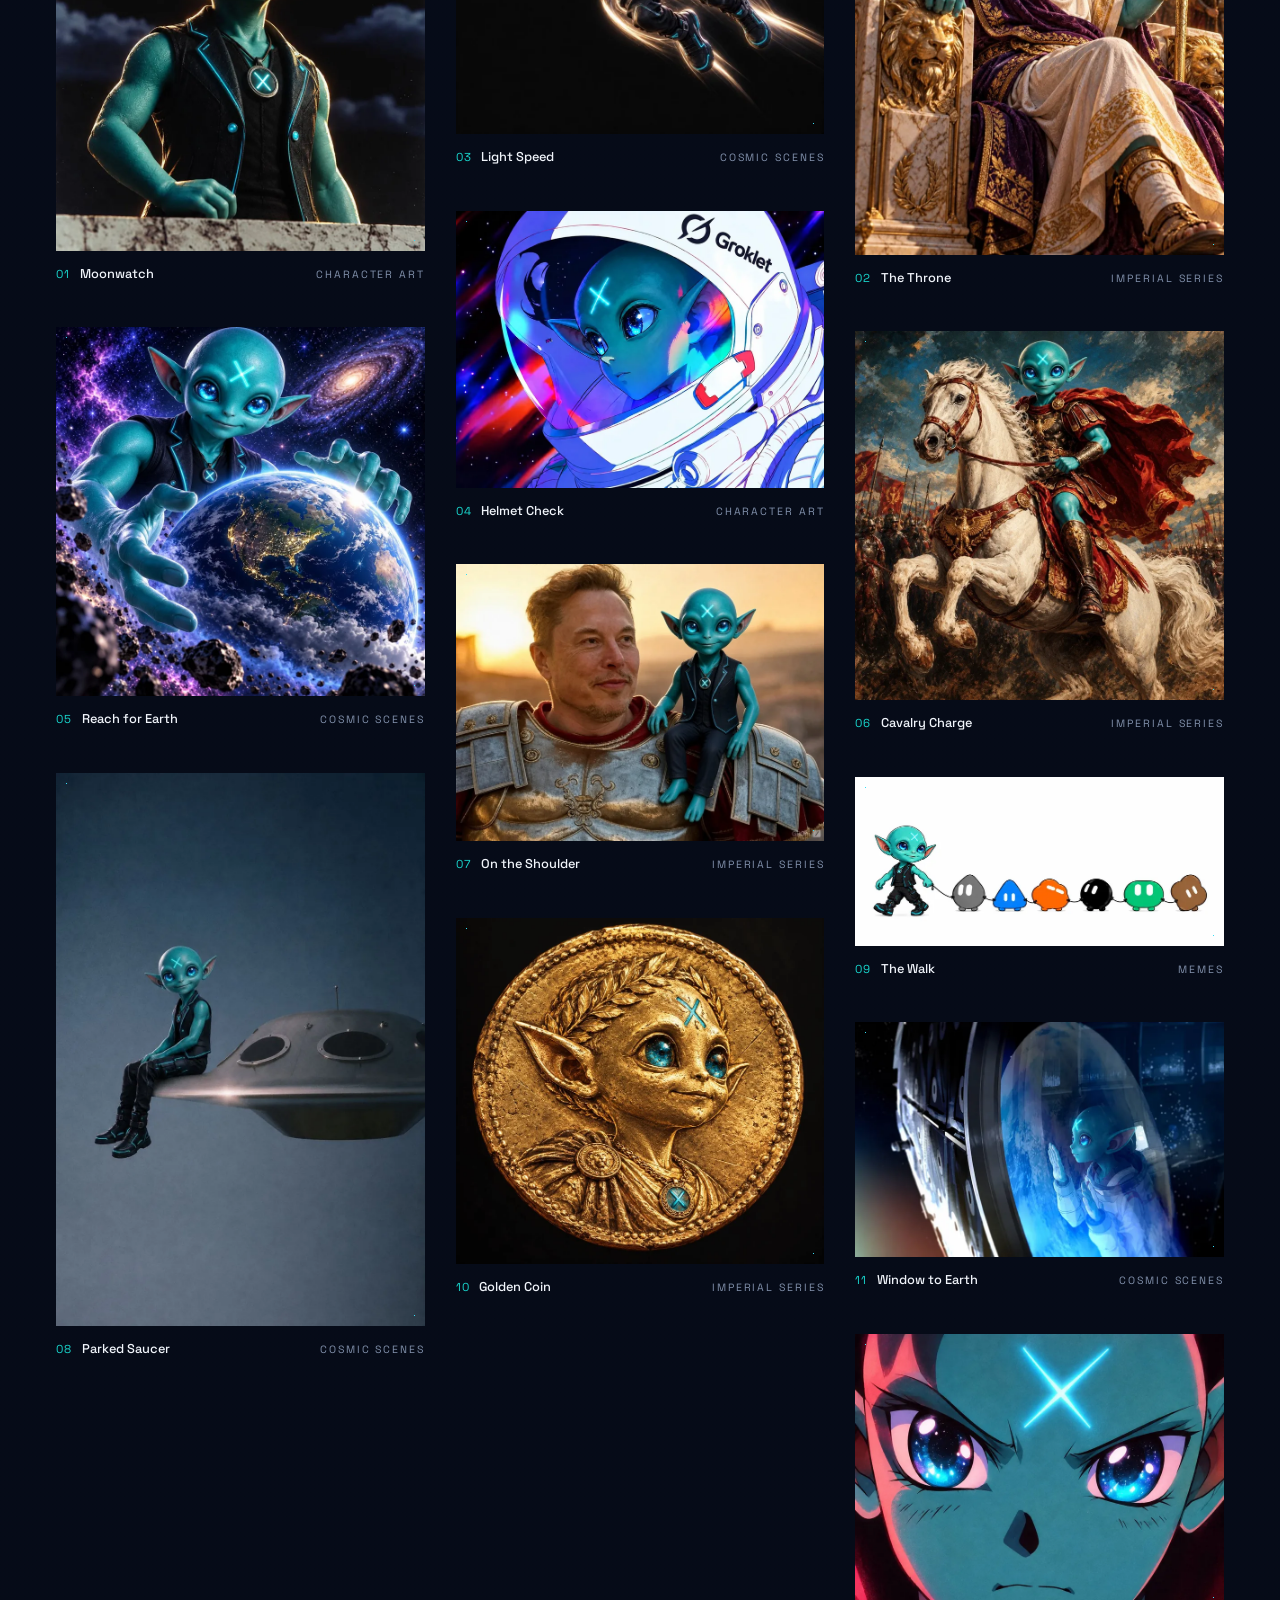
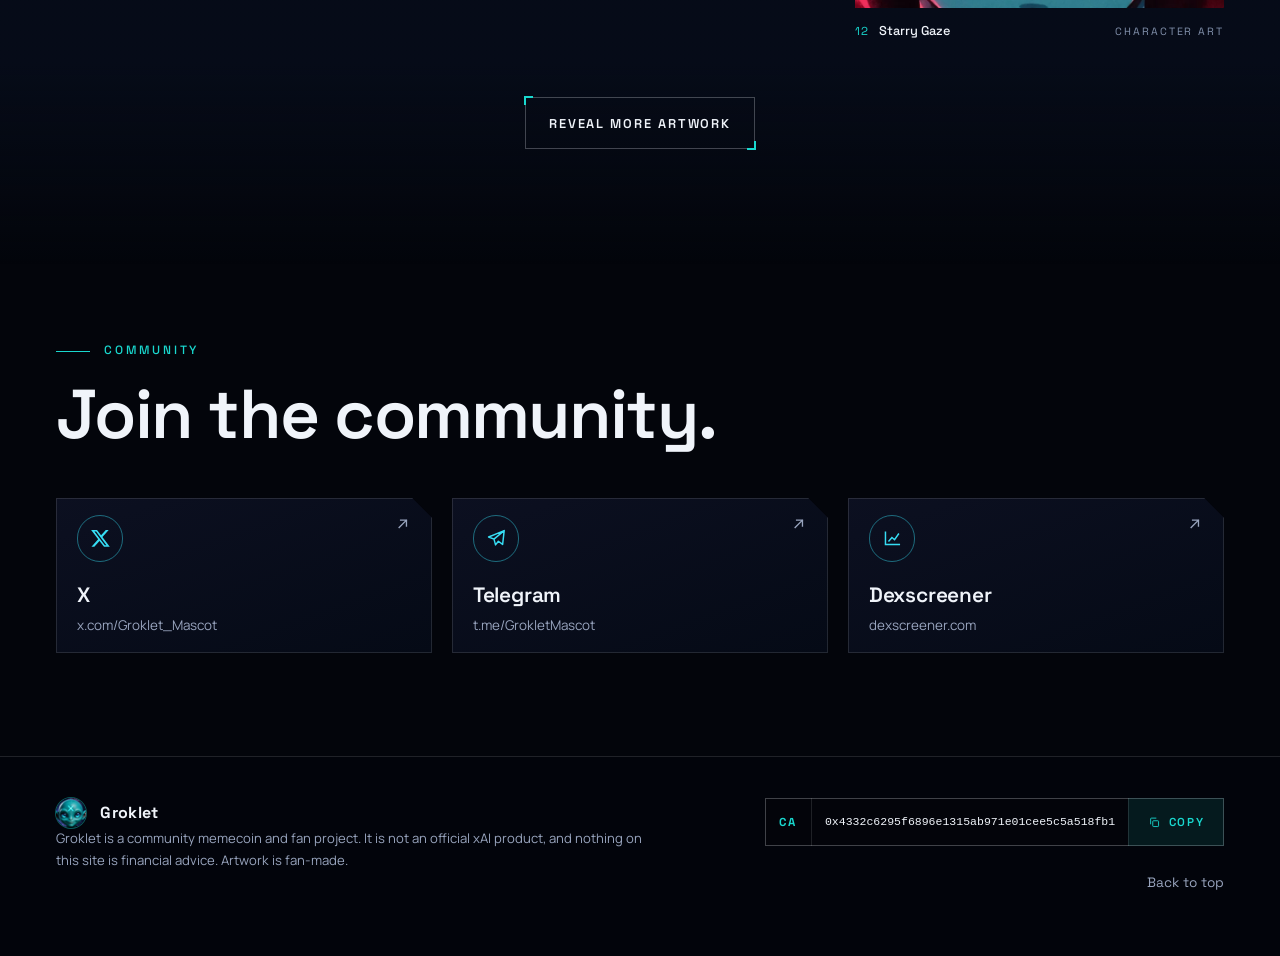
==== commit ca04126a: "Update X, contract, and add a hero Buy button. Co-authored-by: Cursor <cursoragent@cursor.com>" ====
--- a/index.html
+++ b/index.html
@@ -20,7 +20,7 @@
   <meta property="og:image:height" content="630">
   <meta property="og:image:alt" content="Groklet, a teal alien with star-filled blue eyes and a glowing cyan X on its forehead, in front of a purple nebula.">
   <meta name="twitter:card" content="summary_large_image">
-  <meta name="twitter:site" content="@GrokletMascot">
+  <meta name="twitter:site" content="@Groklet_Mascot">
   <meta name="twitter:title" content="Groklet | The teal alien mascot with the glowing X">
   <meta name="twitter:description" content="A curious cosmic explorer with starry eyes and a glowing X. A community memecoin, not an official xAI product.">
   <meta name="twitter:image" content="assets/mascot/groklet-og.jpg">
@@ -83,7 +83,7 @@
     </nav>
 
     <a class="nav__x" data-link="x" href="#community" aria-label="Groklet on X" hidden>
-      <svg class="icon" aria-hidden="true"><use href="#i-x"/></svg><span>@GrokletMascot</span>
+      <svg class="icon" aria-hidden="true"><use href="#i-x"/></svg><span>@Groklet_Mascot</span>
     </a>
 
     <button class="nav__toggle" id="navToggle" type="button" aria-expanded="false" aria-controls="menu">
@@ -122,7 +122,8 @@
         <p class="hero__lede">Curious by nature. Always seeking the&nbsp;truth.</p>
 
         <div class="hero__cta">
-          <a class="btn btn--primary" href="#gallery">Enter the universe <svg class="icon" aria-hidden="true"><use href="#i-arrow"/></svg></a>
+          <a class="btn btn--primary" data-link="buy" href="#community" target="_blank" rel="noopener noreferrer" hidden>Buy <svg class="icon" aria-hidden="true"><use href="#i-arrow"/></svg></a>
+          <a class="btn btn--ghost" href="#gallery">Enter the universe</a>
           <a class="btn btn--ghost" href="#proof">Grok&rsquo;s Tweet</a>
         </div>
       </div>
@@ -253,7 +254,7 @@
         </button>
         <span class="ca__status" role="status" aria-live="polite"></span>
       </div>
-      <noscript><p class="footer__legal">0x787873c9ae96855bdB032F6fF1Ef76a5e1Fc8aDC</p></noscript>
+      <noscript><p class="footer__legal">0x4332c6295f6896e1315ab971e01cee5c5a518fb1</p></noscript>
       <nav class="footer__links" aria-label="Footer">
         <a href="#home">Back to top</a>
       </nav>
@@ -274,7 +275,7 @@
   <button class="lb-btn lb-btn--next" type="button" id="lbNext" aria-label="Next image"><svg class="icon" aria-hidden="true"><use href="#i-next"/></svg></button>
 </div>
 
-<script src="js/config.js?v=b67a73cb"></script>
+<script src="js/config.js?v=ca4332c6"></script>
 <script src="js/artwork-manifest.js?v=2746b7e5"></script>
 <script src="js/main.js?v=dd958abd" defer></script>
 </body>
